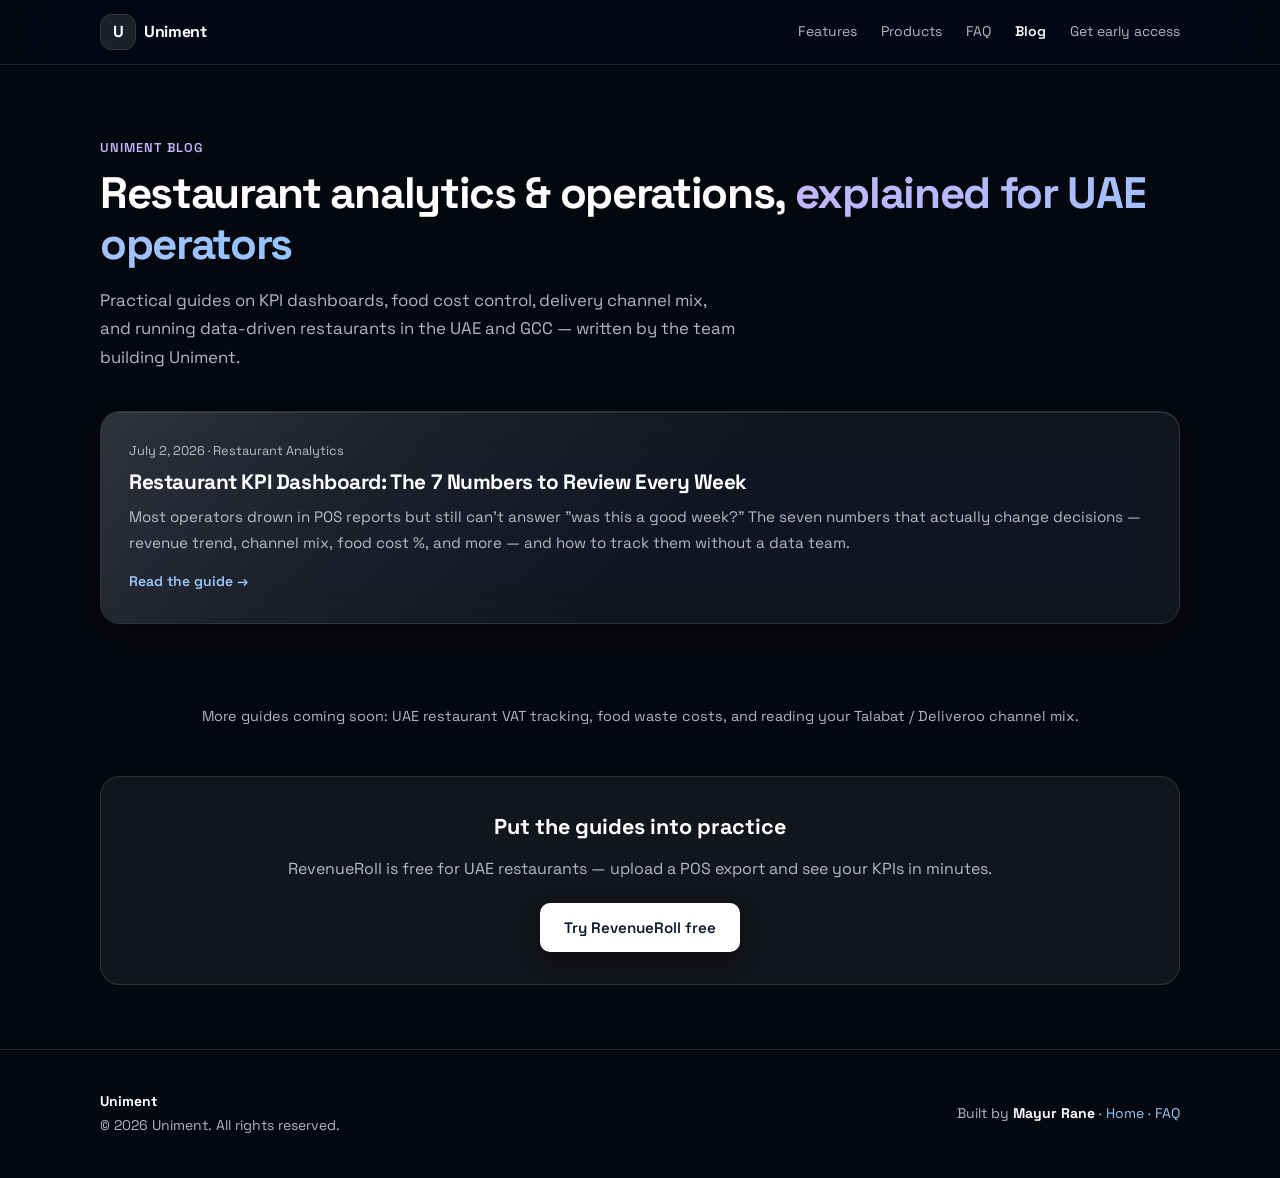
==== blog/index.html @ 5ba6f321 "Add blog section with first post and AEO-optimized structure - Create /blog/ listing page with Blog " ====
<!DOCTYPE html>
<html lang="en">
  <head>
    <meta charset="UTF-8" />
    <meta name="viewport" content="width=device-width, initial-scale=1.0" />
    <meta name="theme-color" content="#06080f" />
    <title>Blog — Restaurant Analytics &amp; Operations Guides for UAE | Uniment</title>
    <meta name="description" content="Practical guides on restaurant analytics, food cost control, KPI dashboards, and delivery channel management for UAE and GCC restaurant operators. By the team building Uniment." />

    <link rel="canonical" href="https://uniment.ae/blog/" />
    <meta name="robots" content="index, follow, max-snippet:-1, max-image-preview:large" />
    <meta name="author" content="Uniment" />

    <!-- Open Graph -->
    <meta property="og:type" content="website" />
    <meta property="og:url" content="https://uniment.ae/blog/" />
    <meta property="og:title" content="Uniment Blog — Restaurant Analytics &amp; Operations Guides for UAE" />
    <meta property="og:description" content="Practical guides on restaurant analytics, food cost control, KPI dashboards, and delivery channel management for UAE and GCC restaurant operators." />
    <meta property="og:image" content="https://uniment.ae/og-image.svg" />
    <meta property="og:site_name" content="Uniment" />
    <meta property="og:locale" content="en_AE" />

    <!-- Twitter Card -->
    <meta name="twitter:card" content="summary_large_image" />
    <meta name="twitter:title" content="Uniment Blog — Restaurant Analytics &amp; Operations Guides for UAE" />
    <meta name="twitter:description" content="Practical guides on restaurant analytics, food cost control, KPI dashboards, and delivery channel management for UAE and GCC restaurant operators." />
    <meta name="twitter:image" content="https://uniment.ae/og-image.svg" />

    <!-- Structured Data: Blog -->
    <script type="application/ld+json">
    {
      "@context": "https://schema.org",
      "@type": "Blog",
      "@id": "https://uniment.ae/blog/",
      "name": "Uniment Blog",
      "description": "Practical guides on restaurant analytics, food cost control, KPI dashboards, and delivery channel management for UAE and GCC restaurant operators.",
      "url": "https://uniment.ae/blog/",
      "inLanguage": "en-AE",
      "publisher": {
        "@type": "Organization",
        "name": "Uniment",
        "url": "https://uniment.ae",
        "logo": { "@type": "ImageObject", "url": "https://uniment.ae/logo.svg" }
      },
      "blogPost": [
        {
          "@type": "BlogPosting",
          "headline": "Restaurant KPI Dashboard: The 7 Numbers to Review Every Week",
          "url": "https://uniment.ae/blog/restaurant-kpi-dashboard-weekly-numbers/",
          "datePublished": "2026-07-02",
          "author": { "@type": "Person", "name": "Mayur Rane" }
        }
      ]
    }
    </script>

    <link rel="preconnect" href="https://fonts.googleapis.com">
    <link rel="preconnect" href="https://fonts.gstatic.com" crossorigin>
    <link href="https://fonts.googleapis.com/css2?family=Space+Grotesk:wght@300;400;500;600;700;800&display=swap" rel="stylesheet">
    <link rel="stylesheet" href="/blog/blog.css" />

    <script defer data-domain="uniment.ae" src="https://plausible.io/js/script.js"></script>
  </head>
  <body>
    <nav class="nav">
      <div class="nav-inner">
        <a href="/" class="nav-brand"><span class="mark">U</span><span>Uniment</span></a>
        <div class="nav-links">
          <a href="/#features" class="hide-mobile">Features</a>
          <a href="/#products" class="hide-mobile">Products</a>
          <a href="/#faq" class="hide-mobile">FAQ</a>
          <a href="/blog/" class="active">Blog</a>
          <a href="/#notify">Get early access</a>
        </div>
      </div>
    </nav>

    <main>
      <div class="container-wide">
        <header class="page-header">
          <p class="eyebrow">Uniment Blog</p>
          <h1>Restaurant analytics &amp; operations, <span class="gradient-text">explained for UAE operators</span></h1>
          <p class="lede">Practical guides on KPI dashboards, food cost control, delivery channel mix, and running data-driven restaurants in the UAE and GCC — written by the team building Uniment.</p>
        </header>

        <div class="post-list">
          <a class="card post-card" href="/blog/restaurant-kpi-dashboard-weekly-numbers/">
            <div class="post-date"><time datetime="2026-07-02">July 2, 2026</time> · Restaurant Analytics</div>
            <h2>Restaurant KPI Dashboard: The 7 Numbers to Review Every Week</h2>
            <p>Most operators drown in POS reports but still can't answer "was this a good week?" The seven numbers that actually change decisions — revenue trend, channel mix, food cost %, and more — and how to track them without a data team.</p>
            <span class="read-more">Read the guide →</span>
          </a>
        </div>

        <p class="coming-soon">More guides coming soon: UAE restaurant VAT tracking, food waste costs, and reading your Talabat / Deliveroo channel mix.</p>

        <div class="cta">
          <h2>Put the guides into practice</h2>
          <p>RevenueRoll is free for UAE restaurants — upload a POS export and see your KPIs in minutes.</p>
          <a class="btn" href="https://paulkpi-frontend-for-frontend.vercel.app/auth/login">Try RevenueRoll free</a>
        </div>
      </div>
    </main>

    <footer>
      <div class="footer-inner">
        <div>
          <div class="brand">Uniment</div>
          <div>© 2026 Uniment. All rights reserved.</div>
        </div>
        <div>Built by <strong>Mayur Rane</strong> · <a href="/">Home</a> · <a href="/#faq">FAQ</a></div>
      </div>
    </footer>
  </body>
</html>
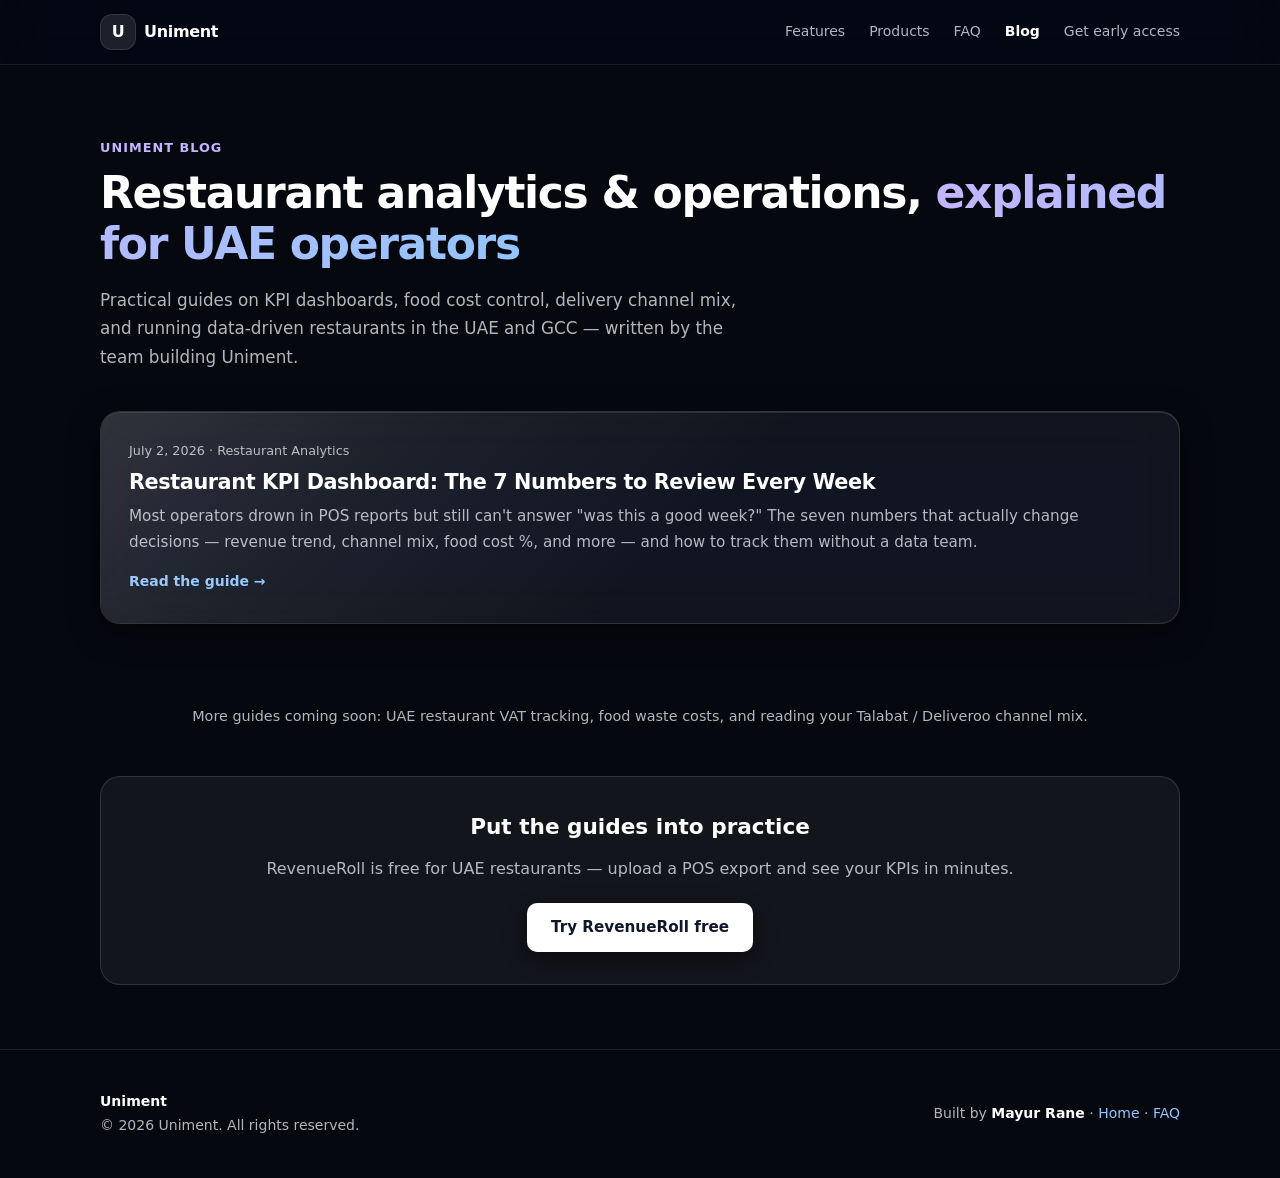
==== commit 4f590199: "perf: switch all pages to self-hosted fonts.css, drop Google Fonts preconnects (D3-D6) Homepage: the" ====
--- a/blog/index.html
+++ b/blog/index.html
@@ -54,9 +54,7 @@
     }
     </script>
 
-    <link rel="preconnect" href="https://fonts.googleapis.com">
-    <link rel="preconnect" href="https://fonts.gstatic.com" crossorigin>
-    <link href="https://fonts.googleapis.com/css2?family=Space+Grotesk:wght@300;400;500;600;700;800&display=swap" rel="stylesheet">
+    <link rel="stylesheet" href="/css/fonts.css">
     <link rel="stylesheet" href="/blog/blog.css" />
 
     <script defer data-domain="uniment.ae" src="https://plausible.io/js/script.js"></script>
--- a/css/fonts.css
+++ b/css/fonts.css
@@ -0,0 +1,81 @@
+/* vietnamese */
+@font-face {
+  font-family: 'Space Grotesk';
+  font-style: normal;
+  font-weight: 400;
+  font-display: swap;
+  src: url(/fonts/space-grotesk-vietnamese.woff2) format('woff2');
+  unicode-range: U+0102-0103, U+0110-0111, U+0128-0129, U+0168-0169, U+01A0-01A1, U+01AF-01B0, U+0300-0301, U+0303-0304, U+0308-0309, U+0323, U+0329, U+1EA0-1EF9, U+20AB;
+}
+/* latin-ext */
+@font-face {
+  font-family: 'Space Grotesk';
+  font-style: normal;
+  font-weight: 400;
+  font-display: swap;
+  src: url(/fonts/space-grotesk-latin-ext.woff2) format('woff2');
+  unicode-range: U+0100-02BA, U+02BD-02C5, U+02C7-02CC, U+02CE-02D7, U+02DD-02FF, U+0304, U+0308, U+0329, U+1D00-1DBF, U+1E00-1E9F, U+1EF2-1EFF, U+2020, U+20A0-20AB, U+20AD-20C0, U+2113, U+2C60-2C7F, U+A720-A7FF;
+}
+/* latin */
+@font-face {
+  font-family: 'Space Grotesk';
+  font-style: normal;
+  font-weight: 400;
+  font-display: swap;
+  src: url(/fonts/space-grotesk-latin.woff2) format('woff2');
+  unicode-range: U+0000-00FF, U+0131, U+0152-0153, U+02BB-02BC, U+02C6, U+02DA, U+02DC, U+0304, U+0308, U+0329, U+2000-206F, U+20AC, U+2122, U+2191, U+2193, U+2212, U+2215, U+FEFF, U+FFFD;
+}
+/* vietnamese */
+@font-face {
+  font-family: 'Space Grotesk';
+  font-style: normal;
+  font-weight: 600;
+  font-display: swap;
+  src: url(/fonts/space-grotesk-vietnamese.woff2) format('woff2');
+  unicode-range: U+0102-0103, U+0110-0111, U+0128-0129, U+0168-0169, U+01A0-01A1, U+01AF-01B0, U+0300-0301, U+0303-0304, U+0308-0309, U+0323, U+0329, U+1EA0-1EF9, U+20AB;
+}
+/* latin-ext */
+@font-face {
+  font-family: 'Space Grotesk';
+  font-style: normal;
+  font-weight: 600;
+  font-display: swap;
+  src: url(/fonts/space-grotesk-latin-ext.woff2) format('woff2');
+  unicode-range: U+0100-02BA, U+02BD-02C5, U+02C7-02CC, U+02CE-02D7, U+02DD-02FF, U+0304, U+0308, U+0329, U+1D00-1DBF, U+1E00-1E9F, U+1EF2-1EFF, U+2020, U+20A0-20AB, U+20AD-20C0, U+2113, U+2C60-2C7F, U+A720-A7FF;
+}
+/* latin */
+@font-face {
+  font-family: 'Space Grotesk';
+  font-style: normal;
+  font-weight: 600;
+  font-display: swap;
+  src: url(/fonts/space-grotesk-latin.woff2) format('woff2');
+  unicode-range: U+0000-00FF, U+0131, U+0152-0153, U+02BB-02BC, U+02C6, U+02DA, U+02DC, U+0304, U+0308, U+0329, U+2000-206F, U+20AC, U+2122, U+2191, U+2193, U+2212, U+2215, U+FEFF, U+FFFD;
+}
+/* vietnamese */
+@font-face {
+  font-family: 'Space Grotesk';
+  font-style: normal;
+  font-weight: 700;
+  font-display: swap;
+  src: url(/fonts/space-grotesk-vietnamese.woff2) format('woff2');
+  unicode-range: U+0102-0103, U+0110-0111, U+0128-0129, U+0168-0169, U+01A0-01A1, U+01AF-01B0, U+0300-0301, U+0303-0304, U+0308-0309, U+0323, U+0329, U+1EA0-1EF9, U+20AB;
+}
+/* latin-ext */
+@font-face {
+  font-family: 'Space Grotesk';
+  font-style: normal;
+  font-weight: 700;
+  font-display: swap;
+  src: url(/fonts/space-grotesk-latin-ext.woff2) format('woff2');
+  unicode-range: U+0100-02BA, U+02BD-02C5, U+02C7-02CC, U+02CE-02D7, U+02DD-02FF, U+0304, U+0308, U+0329, U+1D00-1DBF, U+1E00-1E9F, U+1EF2-1EFF, U+2020, U+20A0-20AB, U+20AD-20C0, U+2113, U+2C60-2C7F, U+A720-A7FF;
+}
+/* latin */
+@font-face {
+  font-family: 'Space Grotesk';
+  font-style: normal;
+  font-weight: 700;
+  font-display: swap;
+  src: url(/fonts/space-grotesk-latin.woff2) format('woff2');
+  unicode-range: U+0000-00FF, U+0131, U+0152-0153, U+02BB-02BC, U+02C6, U+02DA, U+02DC, U+0304, U+0308, U+0329, U+2000-206F, U+20AC, U+2122, U+2191, U+2193, U+2212, U+2215, U+FEFF, U+FFFD;
+}
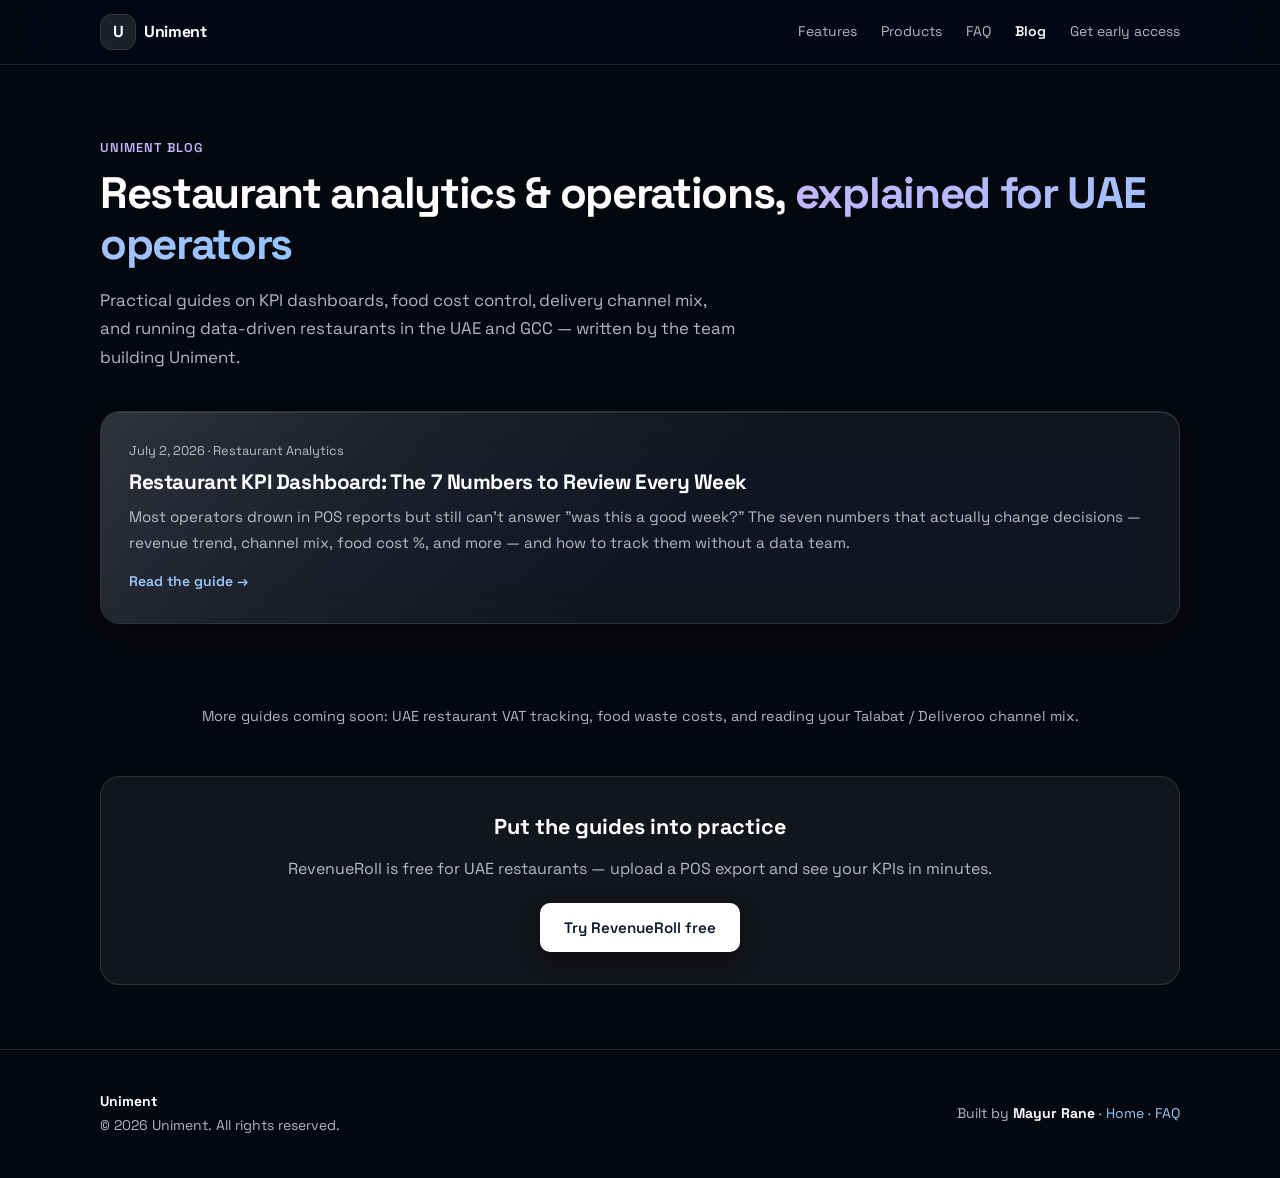
==== commit c9ac6326: "Revert the perf/ux stack — restore pre-deploy site (content of 4e11007) Reverts all 17 commits deplo" ====
--- a/blog/index.html
+++ b/blog/index.html
@@ -54,7 +54,9 @@
     }
     </script>
 
-    <link rel="stylesheet" href="/css/fonts.css">
+    <link rel="preconnect" href="https://fonts.googleapis.com">
+    <link rel="preconnect" href="https://fonts.gstatic.com" crossorigin>
+    <link href="https://fonts.googleapis.com/css2?family=Space+Grotesk:wght@300;400;500;600;700;800&display=swap" rel="stylesheet">
     <link rel="stylesheet" href="/blog/blog.css" />
 
     <script defer data-domain="uniment.ae" src="https://plausible.io/js/script.js"></script>
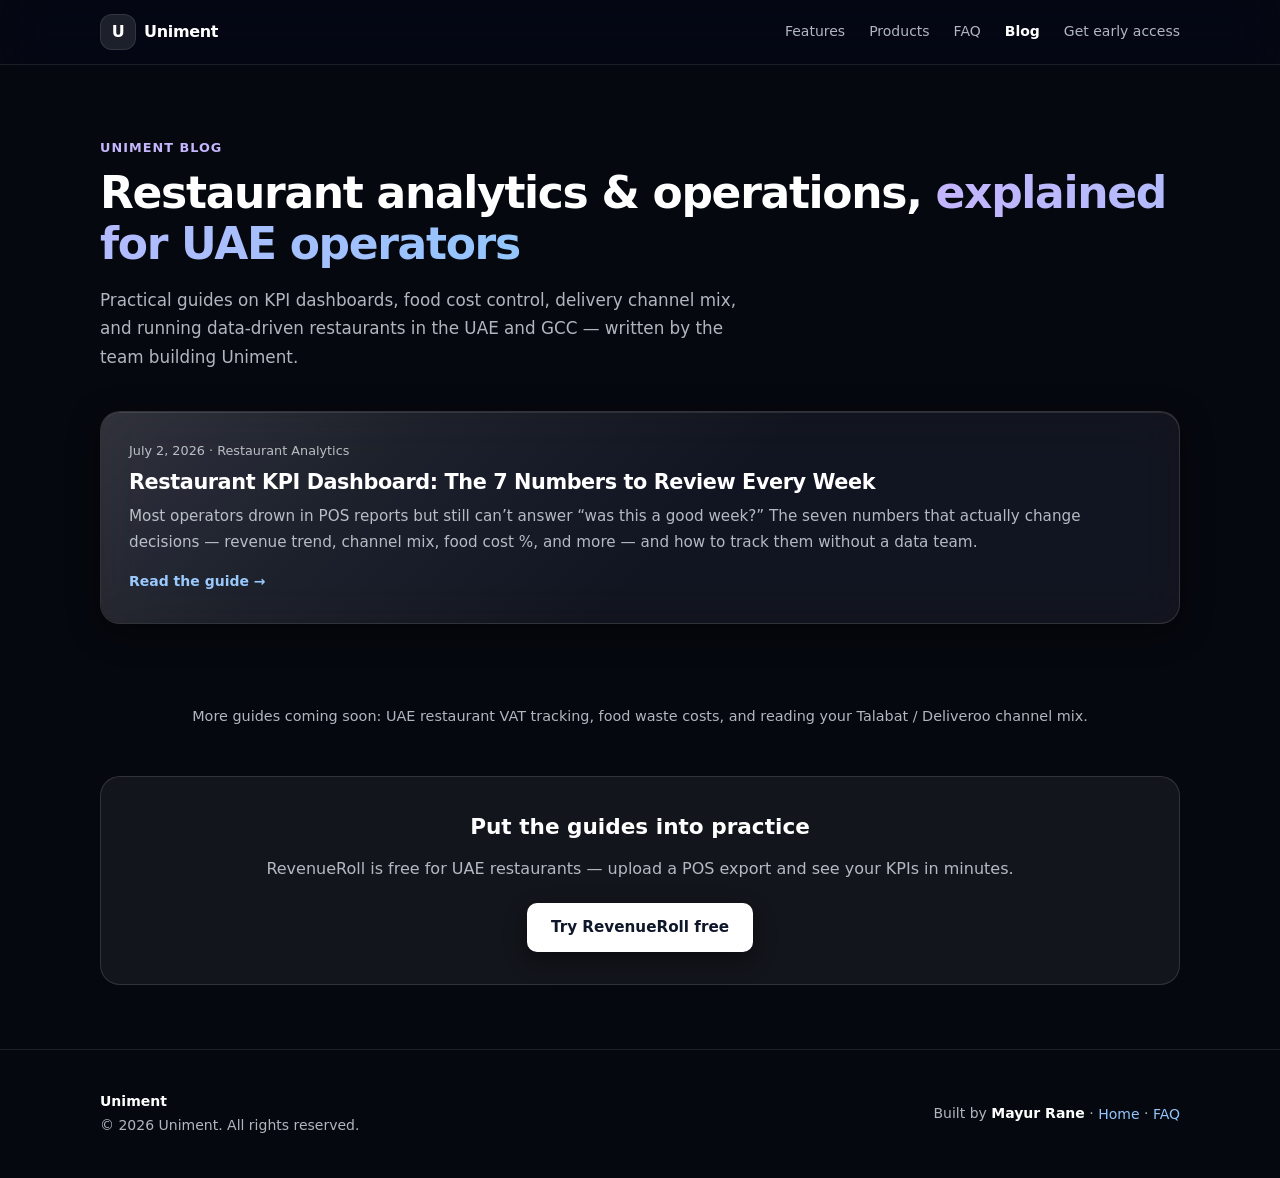
==== commit d74583c7: "feat(seo,a11y): real social image + favicon, branded 404, blog a11y and typography - og:image / twit" ====
--- a/blog/index.html
+++ b/blog/index.html
@@ -4,6 +4,9 @@
     <meta charset="UTF-8" />
     <meta name="viewport" content="width=device-width, initial-scale=1.0" />
     <meta name="theme-color" content="#06080f" />
+    <link rel="icon" href="/favicon.ico" sizes="48x48" />
+    <link rel="icon" href="/logo.svg" type="image/svg+xml" />
+    <link rel="apple-touch-icon" href="/apple-touch-icon.png" />
     <title>Blog — Restaurant Analytics &amp; Operations Guides for UAE | Uniment</title>
     <meta name="description" content="Practical guides on restaurant analytics, food cost control, KPI dashboards, and delivery channel management for UAE and GCC restaurant operators. By the team building Uniment." />
 
@@ -16,7 +19,11 @@
     <meta property="og:url" content="https://uniment.ae/blog/" />
     <meta property="og:title" content="Uniment Blog — Restaurant Analytics &amp; Operations Guides for UAE" />
     <meta property="og:description" content="Practical guides on restaurant analytics, food cost control, KPI dashboards, and delivery channel management for UAE and GCC restaurant operators." />
-    <meta property="og:image" content="https://uniment.ae/og-image.svg" />
+    <meta property="og:image" content="https://uniment.ae/og-image.jpg" />
+    <meta property="og:image:type" content="image/jpeg" />
+    <meta property="og:image:width" content="1200" />
+    <meta property="og:image:height" content="630" />
+    <meta property="og:image:alt" content="Uniment — turn restaurant data into profit" />
     <meta property="og:site_name" content="Uniment" />
     <meta property="og:locale" content="en_AE" />
 
@@ -24,7 +31,8 @@
     <meta name="twitter:card" content="summary_large_image" />
     <meta name="twitter:title" content="Uniment Blog — Restaurant Analytics &amp; Operations Guides for UAE" />
     <meta name="twitter:description" content="Practical guides on restaurant analytics, food cost control, KPI dashboards, and delivery channel management for UAE and GCC restaurant operators." />
-    <meta name="twitter:image" content="https://uniment.ae/og-image.svg" />
+    <meta name="twitter:image" content="https://uniment.ae/og-image.jpg" />
+    <meta name="twitter:image:alt" content="Uniment — turn restaurant data into profit" />
 
     <!-- Structured Data: Blog -->
     <script type="application/ld+json">
@@ -54,14 +62,13 @@
     }
     </script>
 
-    <link rel="preconnect" href="https://fonts.googleapis.com">
-    <link rel="preconnect" href="https://fonts.gstatic.com" crossorigin>
-    <link href="https://fonts.googleapis.com/css2?family=Space+Grotesk:wght@300;400;500;600;700;800&display=swap" rel="stylesheet">
+    <link rel="stylesheet" href="/css/fonts.css">
     <link rel="stylesheet" href="/blog/blog.css" />
 
     <script defer data-domain="uniment.ae" src="https://plausible.io/js/script.js"></script>
   </head>
   <body>
+    <a class="skip-link" href="#main">Skip to content</a>
     <nav class="nav">
       <div class="nav-inner">
         <a href="/" class="nav-brand"><span class="mark">U</span><span>Uniment</span></a>
@@ -75,7 +82,7 @@
       </div>
     </nav>
 
-    <main>
+    <main id="main" tabindex="-1">
       <div class="container-wide">
         <header class="page-header">
           <p class="eyebrow">Uniment Blog</p>
@@ -87,7 +94,7 @@
           <a class="card post-card" href="/blog/restaurant-kpi-dashboard-weekly-numbers/">
             <div class="post-date"><time datetime="2026-07-02">July 2, 2026</time> · Restaurant Analytics</div>
             <h2>Restaurant KPI Dashboard: The 7 Numbers to Review Every Week</h2>
-            <p>Most operators drown in POS reports but still can't answer "was this a good week?" The seven numbers that actually change decisions — revenue trend, channel mix, food cost %, and more — and how to track them without a data team.</p>
+            <p>Most operators drown in POS reports but still can’t answer “was this a good week?” The seven numbers that actually change decisions — revenue trend, channel mix, food cost %, and more — and how to track them without a data team.</p>
             <span class="read-more">Read the guide →</span>
           </a>
         </div>
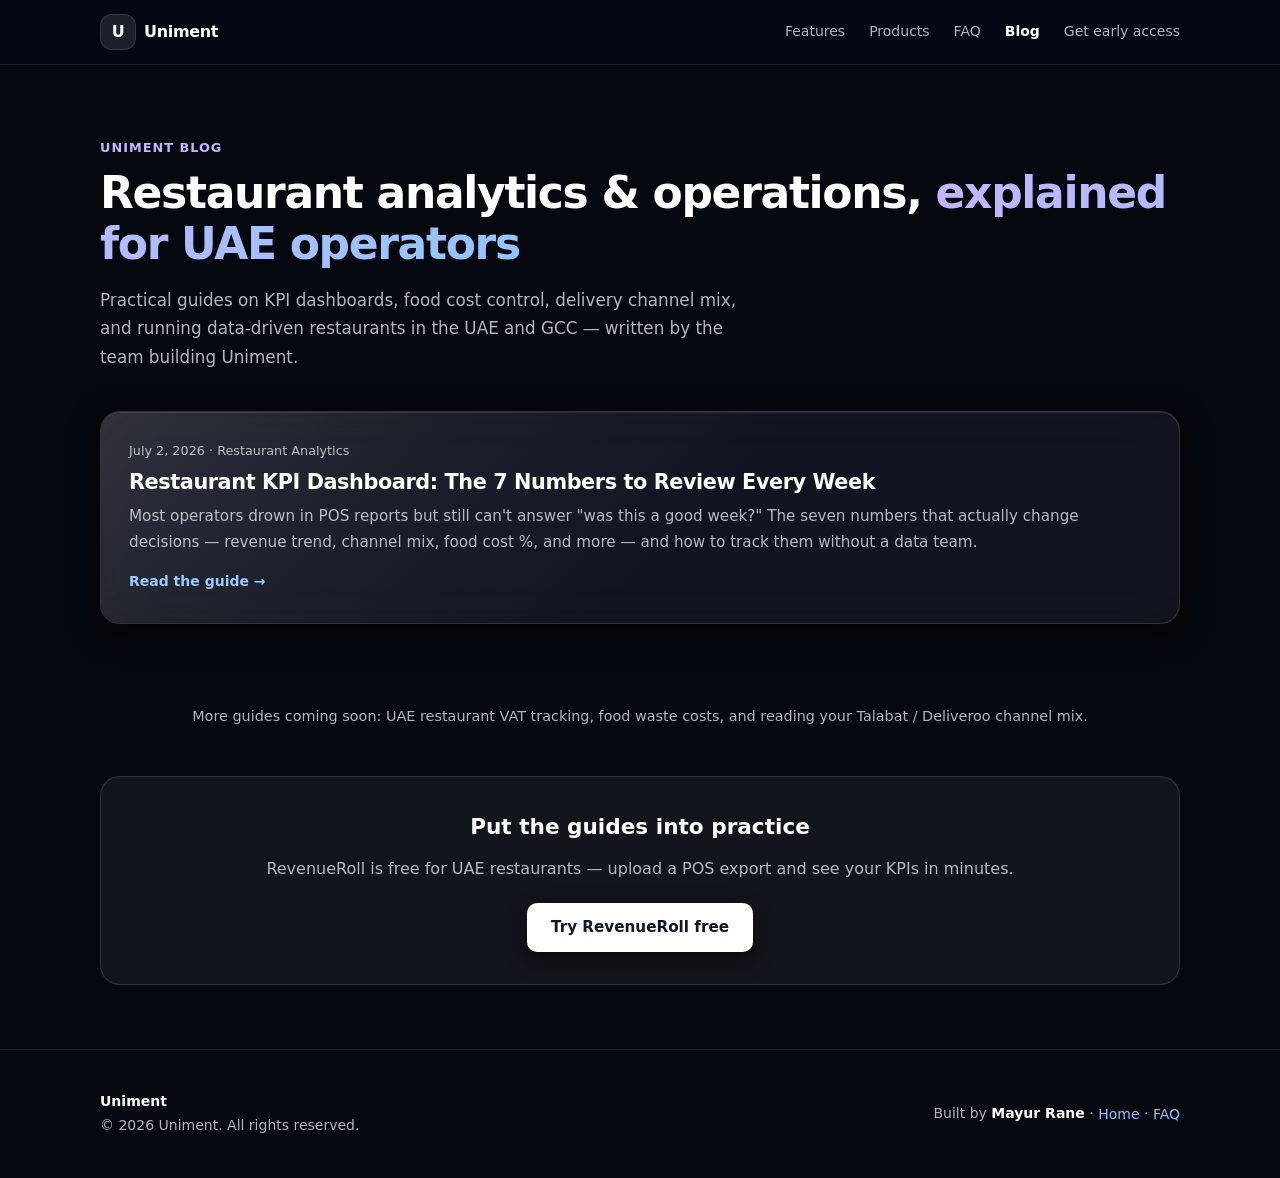
==== commit de07ce41: "Re-land the perf/ux stack (revert c9ac632) Restores the 17 commits reverted in c9ac632 (Pass A arriv" ====
--- a/blog/index.html
+++ b/blog/index.html
@@ -4,9 +4,6 @@
     <meta charset="UTF-8" />
     <meta name="viewport" content="width=device-width, initial-scale=1.0" />
     <meta name="theme-color" content="#06080f" />
-    <link rel="icon" href="/favicon.ico" sizes="48x48" />
-    <link rel="icon" href="/logo.svg" type="image/svg+xml" />
-    <link rel="apple-touch-icon" href="/apple-touch-icon.png" />
     <title>Blog — Restaurant Analytics &amp; Operations Guides for UAE | Uniment</title>
     <meta name="description" content="Practical guides on restaurant analytics, food cost control, KPI dashboards, and delivery channel management for UAE and GCC restaurant operators. By the team building Uniment." />
 
@@ -19,11 +16,7 @@
     <meta property="og:url" content="https://uniment.ae/blog/" />
     <meta property="og:title" content="Uniment Blog — Restaurant Analytics &amp; Operations Guides for UAE" />
     <meta property="og:description" content="Practical guides on restaurant analytics, food cost control, KPI dashboards, and delivery channel management for UAE and GCC restaurant operators." />
-    <meta property="og:image" content="https://uniment.ae/og-image.jpg" />
-    <meta property="og:image:type" content="image/jpeg" />
-    <meta property="og:image:width" content="1200" />
-    <meta property="og:image:height" content="630" />
-    <meta property="og:image:alt" content="Uniment — turn restaurant data into profit" />
+    <meta property="og:image" content="https://uniment.ae/og-image.svg" />
     <meta property="og:site_name" content="Uniment" />
     <meta property="og:locale" content="en_AE" />
 
@@ -31,8 +24,7 @@
     <meta name="twitter:card" content="summary_large_image" />
     <meta name="twitter:title" content="Uniment Blog — Restaurant Analytics &amp; Operations Guides for UAE" />
     <meta name="twitter:description" content="Practical guides on restaurant analytics, food cost control, KPI dashboards, and delivery channel management for UAE and GCC restaurant operators." />
-    <meta name="twitter:image" content="https://uniment.ae/og-image.jpg" />
-    <meta name="twitter:image:alt" content="Uniment — turn restaurant data into profit" />
+    <meta name="twitter:image" content="https://uniment.ae/og-image.svg" />
 
     <!-- Structured Data: Blog -->
     <script type="application/ld+json">
@@ -68,7 +60,6 @@
     <script defer data-domain="uniment.ae" src="https://plausible.io/js/script.js"></script>
   </head>
   <body>
-    <a class="skip-link" href="#main">Skip to content</a>
     <nav class="nav">
       <div class="nav-inner">
         <a href="/" class="nav-brand"><span class="mark">U</span><span>Uniment</span></a>
@@ -82,7 +73,7 @@
       </div>
     </nav>
 
-    <main id="main" tabindex="-1">
+    <main>
       <div class="container-wide">
         <header class="page-header">
           <p class="eyebrow">Uniment Blog</p>
@@ -94,7 +85,7 @@
           <a class="card post-card" href="/blog/restaurant-kpi-dashboard-weekly-numbers/">
             <div class="post-date"><time datetime="2026-07-02">July 2, 2026</time> · Restaurant Analytics</div>
             <h2>Restaurant KPI Dashboard: The 7 Numbers to Review Every Week</h2>
-            <p>Most operators drown in POS reports but still can’t answer “was this a good week?” The seven numbers that actually change decisions — revenue trend, channel mix, food cost %, and more — and how to track them without a data team.</p>
+            <p>Most operators drown in POS reports but still can't answer "was this a good week?" The seven numbers that actually change decisions — revenue trend, channel mix, food cost %, and more — and how to track them without a data team.</p>
             <span class="read-more">Read the guide →</span>
           </a>
         </div>
--- a/css/fonts.css
+++ b/css/fonts.css
@@ -0,0 +1,81 @@
+/* vietnamese */
+@font-face {
+  font-family: 'Space Grotesk';
+  font-style: normal;
+  font-weight: 400;
+  font-display: swap;
+  src: url(/fonts/space-grotesk-vietnamese.woff2) format('woff2');
+  unicode-range: U+0102-0103, U+0110-0111, U+0128-0129, U+0168-0169, U+01A0-01A1, U+01AF-01B0, U+0300-0301, U+0303-0304, U+0308-0309, U+0323, U+0329, U+1EA0-1EF9, U+20AB;
+}
+/* latin-ext */
+@font-face {
+  font-family: 'Space Grotesk';
+  font-style: normal;
+  font-weight: 400;
+  font-display: swap;
+  src: url(/fonts/space-grotesk-latin-ext.woff2) format('woff2');
+  unicode-range: U+0100-02BA, U+02BD-02C5, U+02C7-02CC, U+02CE-02D7, U+02DD-02FF, U+0304, U+0308, U+0329, U+1D00-1DBF, U+1E00-1E9F, U+1EF2-1EFF, U+2020, U+20A0-20AB, U+20AD-20C0, U+2113, U+2C60-2C7F, U+A720-A7FF;
+}
+/* latin */
+@font-face {
+  font-family: 'Space Grotesk';
+  font-style: normal;
+  font-weight: 400;
+  font-display: swap;
+  src: url(/fonts/space-grotesk-latin.woff2) format('woff2');
+  unicode-range: U+0000-00FF, U+0131, U+0152-0153, U+02BB-02BC, U+02C6, U+02DA, U+02DC, U+0304, U+0308, U+0329, U+2000-206F, U+20AC, U+2122, U+2191, U+2193, U+2212, U+2215, U+FEFF, U+FFFD;
+}
+/* vietnamese */
+@font-face {
+  font-family: 'Space Grotesk';
+  font-style: normal;
+  font-weight: 600;
+  font-display: swap;
+  src: url(/fonts/space-grotesk-vietnamese.woff2) format('woff2');
+  unicode-range: U+0102-0103, U+0110-0111, U+0128-0129, U+0168-0169, U+01A0-01A1, U+01AF-01B0, U+0300-0301, U+0303-0304, U+0308-0309, U+0323, U+0329, U+1EA0-1EF9, U+20AB;
+}
+/* latin-ext */
+@font-face {
+  font-family: 'Space Grotesk';
+  font-style: normal;
+  font-weight: 600;
+  font-display: swap;
+  src: url(/fonts/space-grotesk-latin-ext.woff2) format('woff2');
+  unicode-range: U+0100-02BA, U+02BD-02C5, U+02C7-02CC, U+02CE-02D7, U+02DD-02FF, U+0304, U+0308, U+0329, U+1D00-1DBF, U+1E00-1E9F, U+1EF2-1EFF, U+2020, U+20A0-20AB, U+20AD-20C0, U+2113, U+2C60-2C7F, U+A720-A7FF;
+}
+/* latin */
+@font-face {
+  font-family: 'Space Grotesk';
+  font-style: normal;
+  font-weight: 600;
+  font-display: swap;
+  src: url(/fonts/space-grotesk-latin.woff2) format('woff2');
+  unicode-range: U+0000-00FF, U+0131, U+0152-0153, U+02BB-02BC, U+02C6, U+02DA, U+02DC, U+0304, U+0308, U+0329, U+2000-206F, U+20AC, U+2122, U+2191, U+2193, U+2212, U+2215, U+FEFF, U+FFFD;
+}
+/* vietnamese */
+@font-face {
+  font-family: 'Space Grotesk';
+  font-style: normal;
+  font-weight: 700;
+  font-display: swap;
+  src: url(/fonts/space-grotesk-vietnamese.woff2) format('woff2');
+  unicode-range: U+0102-0103, U+0110-0111, U+0128-0129, U+0168-0169, U+01A0-01A1, U+01AF-01B0, U+0300-0301, U+0303-0304, U+0308-0309, U+0323, U+0329, U+1EA0-1EF9, U+20AB;
+}
+/* latin-ext */
+@font-face {
+  font-family: 'Space Grotesk';
+  font-style: normal;
+  font-weight: 700;
+  font-display: swap;
+  src: url(/fonts/space-grotesk-latin-ext.woff2) format('woff2');
+  unicode-range: U+0100-02BA, U+02BD-02C5, U+02C7-02CC, U+02CE-02D7, U+02DD-02FF, U+0304, U+0308, U+0329, U+1D00-1DBF, U+1E00-1E9F, U+1EF2-1EFF, U+2020, U+20A0-20AB, U+20AD-20C0, U+2113, U+2C60-2C7F, U+A720-A7FF;
+}
+/* latin */
+@font-face {
+  font-family: 'Space Grotesk';
+  font-style: normal;
+  font-weight: 700;
+  font-display: swap;
+  src: url(/fonts/space-grotesk-latin.woff2) format('woff2');
+  unicode-range: U+0000-00FF, U+0131, U+0152-0153, U+02BB-02BC, U+02C6, U+02DA, U+02DC, U+0304, U+0308, U+0329, U+2000-206F, U+20AC, U+2122, U+2191, U+2193, U+2212, U+2215, U+FEFF, U+FFFD;
+}
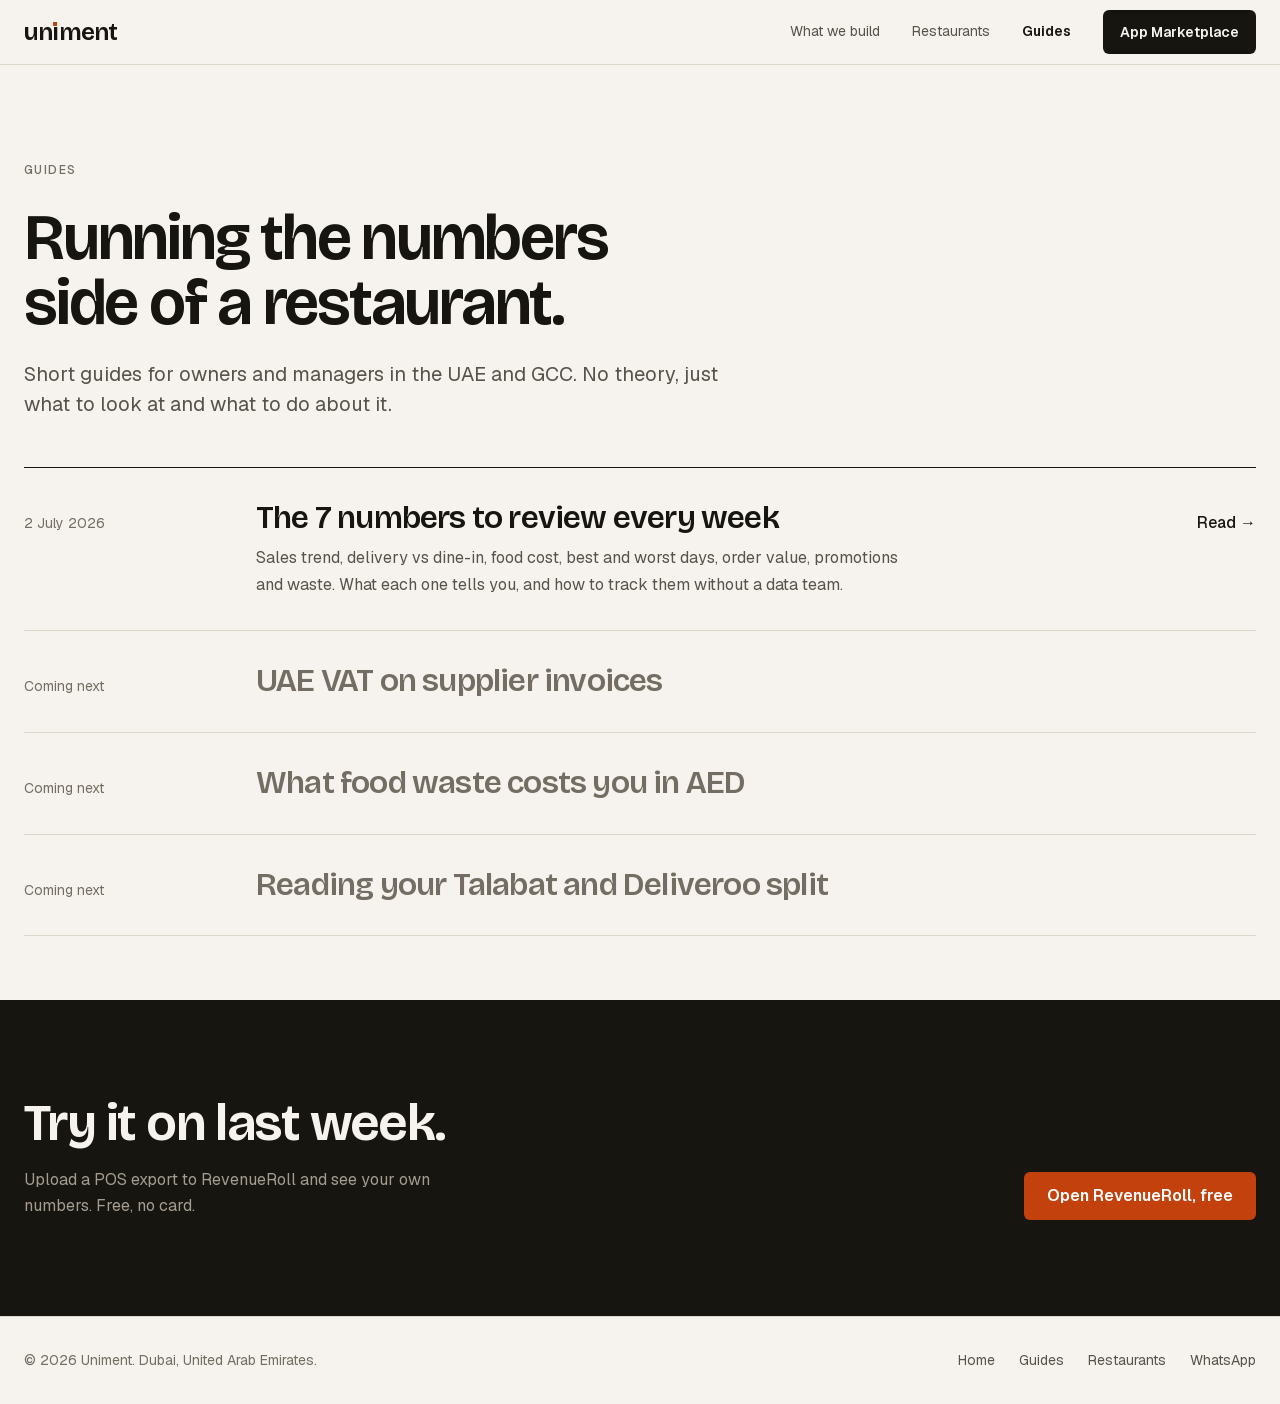
==== commit 556a6553: "Redesign: custom software home, /restaurants, App Marketplace, new brand - New home page for custom " ====
--- a/blog/index.html
+++ b/blog/index.html
@@ -3,9 +3,12 @@
   <head>
     <meta charset="UTF-8" />
     <meta name="viewport" content="width=device-width, initial-scale=1.0" />
-    <meta name="theme-color" content="#06080f" />
-    <title>Blog — Restaurant Analytics &amp; Operations Guides for UAE | Uniment</title>
-    <meta name="description" content="Practical guides on restaurant analytics, food cost control, KPI dashboards, and delivery channel management for UAE and GCC restaurant operators. By the team building Uniment." />
+    <meta name="theme-color" content="#F6F3EE" />
+    <link rel="icon" href="../favicon.ico" sizes="48x48" />
+    <link rel="icon" href="../logo.svg" type="image/svg+xml" />
+    <link rel="apple-touch-icon" href="../apple-touch-icon.png" />
+    <title>Guides for UAE Restaurant Owners | Uniment</title>
+    <meta name="description" content="Short, practical guides for restaurant owners in the UAE and GCC: weekly numbers, food cost, waste and delivery app sales. Written by the team building Uniment." />
 
     <link rel="canonical" href="https://uniment.ae/blog/" />
     <meta name="robots" content="index, follow, max-snippet:-1, max-image-preview:large" />
@@ -14,17 +17,22 @@
     <!-- Open Graph -->
     <meta property="og:type" content="website" />
     <meta property="og:url" content="https://uniment.ae/blog/" />
-    <meta property="og:title" content="Uniment Blog — Restaurant Analytics &amp; Operations Guides for UAE" />
-    <meta property="og:description" content="Practical guides on restaurant analytics, food cost control, KPI dashboards, and delivery channel management for UAE and GCC restaurant operators." />
-    <meta property="og:image" content="https://uniment.ae/og-image.svg" />
+    <meta property="og:title" content="Guides for UAE Restaurant Owners | Uniment" />
+    <meta property="og:description" content="Short, practical guides for restaurant owners in the UAE and GCC: weekly numbers, food cost, waste and delivery app sales. Written by the team building Uniment." />
+    <meta property="og:image" content="https://uniment.ae/og-image.jpg" />
+    <meta property="og:image:type" content="image/jpeg" />
+    <meta property="og:image:width" content="1200" />
+    <meta property="og:image:height" content="630" />
+    <meta property="og:image:alt" content="Uniment restaurant dashboard" />
     <meta property="og:site_name" content="Uniment" />
     <meta property="og:locale" content="en_AE" />
 
     <!-- Twitter Card -->
     <meta name="twitter:card" content="summary_large_image" />
-    <meta name="twitter:title" content="Uniment Blog — Restaurant Analytics &amp; Operations Guides for UAE" />
-    <meta name="twitter:description" content="Practical guides on restaurant analytics, food cost control, KPI dashboards, and delivery channel management for UAE and GCC restaurant operators." />
-    <meta name="twitter:image" content="https://uniment.ae/og-image.svg" />
+    <meta name="twitter:title" content="Guides for UAE Restaurant Owners | Uniment" />
+    <meta name="twitter:description" content="Short, practical guides for restaurant owners in the UAE and GCC: weekly numbers, food cost, waste and delivery app sales. Written by the team building Uniment." />
+    <meta name="twitter:image" content="https://uniment.ae/og-image.jpg" />
+    <meta name="twitter:image:alt" content="Uniment restaurant dashboard" />
 
     <!-- Structured Data: Blog -->
     <script type="application/ld+json">
@@ -33,7 +41,7 @@
       "@type": "Blog",
       "@id": "https://uniment.ae/blog/",
       "name": "Uniment Blog",
-      "description": "Practical guides on restaurant analytics, food cost control, KPI dashboards, and delivery channel management for UAE and GCC restaurant operators.",
+      "description": "Short, practical guides for restaurant owners in the UAE and GCC: weekly numbers, food cost, waste and delivery app sales. Written by the team building Uniment.",
       "url": "https://uniment.ae/blog/",
       "inLanguage": "en-AE",
       "publisher": {
@@ -54,59 +62,83 @@
     }
     </script>
 
-    <link rel="stylesheet" href="/css/fonts.css">
-    <link rel="stylesheet" href="/blog/blog.css" />
+    <link rel="preload" href="../fonts/bricolage-grotesque-latin.woff2" as="font" type="font/woff2" crossorigin>
+    <link rel="preload" href="../fonts/geist-latin.woff2" as="font" type="font/woff2" crossorigin>
+    <link rel="stylesheet" href="../css/fonts.css">
+    <link rel="stylesheet" href="../blog/blog.css" />
 
     <script defer data-domain="uniment.ae" src="https://plausible.io/js/script.js"></script>
   </head>
   <body>
-    <nav class="nav">
-      <div class="nav-inner">
-        <a href="/" class="nav-brand"><span class="mark">U</span><span>Uniment</span></a>
-        <div class="nav-links">
-          <a href="/#features" class="hide-mobile">Features</a>
-          <a href="/#products" class="hide-mobile">Products</a>
-          <a href="/#faq" class="hide-mobile">FAQ</a>
-          <a href="/blog/" class="active">Blog</a>
-          <a href="/#notify">Get early access</a>
-        </div>
+    <a class="skip-link" href="#main">Skip to content</a>
+    <header class="nav">
+      <div class="wrap nav-in">
+        <a href="../" class="brand" aria-label="Uniment home">
+          <span class="brand-word">un<span class="i">&#305;</span>ment</span>
+        </a>
+        <nav class="nav-links" aria-label="Main">
+          <a href="../#build" class="hide-mobile">What we build</a>
+          <a href="../restaurants/" class="hide-mobile">Restaurants</a>
+          <a href="../blog/" aria-current="page">Guides</a>
+          <a class="btn btn-ink btn-sm" href="../marketplace/">App Marketplace</a>
+        </nav>
       </div>
-    </nav>
+    </header>
 
-    <main>
-      <div class="container-wide">
+    <main id="main" tabindex="-1">
+      <div class="wrap">
         <header class="page-header">
-          <p class="eyebrow">Uniment Blog</p>
-          <h1>Restaurant analytics &amp; operations, <span class="gradient-text">explained for UAE operators</span></h1>
-          <p class="lede">Practical guides on KPI dashboards, food cost control, delivery channel mix, and running data-driven restaurants in the UAE and GCC — written by the team building Uniment.</p>
+          <p class="eyebrow">Guides</p>
+          <h1>Running the numbers side of a restaurant.</h1>
+          <p class="lede">Short guides for owners and managers in the UAE and GCC. No theory, just what to look at and what to do about it.</p>
         </header>
 
         <div class="post-list">
-          <a class="card post-card" href="/blog/restaurant-kpi-dashboard-weekly-numbers/">
-            <div class="post-date"><time datetime="2026-07-02">July 2, 2026</time> · Restaurant Analytics</div>
-            <h2>Restaurant KPI Dashboard: The 7 Numbers to Review Every Week</h2>
-            <p>Most operators drown in POS reports but still can't answer "was this a good week?" The seven numbers that actually change decisions — revenue trend, channel mix, food cost %, and more — and how to track them without a data team.</p>
-            <span class="read-more">Read the guide →</span>
+          <a class="post-row" href="../blog/restaurant-kpi-dashboard-weekly-numbers/">
+            <span class="post-date"><time datetime="2026-07-02">2 July 2026</time></span>
+            <div>
+              <h2>The 7 numbers to review every week</h2>
+              <p>Sales trend, delivery vs dine-in, food cost, best and worst days, order value, promotions and waste. What each one tells you, and how to track them without a data team.</p>
+            </div>
+            <span class="read-more" aria-hidden="true">Read &rarr;</span>
           </a>
-        </div>
-
-        <p class="coming-soon">More guides coming soon: UAE restaurant VAT tracking, food waste costs, and reading your Talabat / Deliveroo channel mix.</p>
-
-        <div class="cta">
-          <h2>Put the guides into practice</h2>
-          <p>RevenueRoll is free for UAE restaurants — upload a POS export and see your KPIs in minutes.</p>
-          <a class="btn" href="https://paulkpi-frontend-for-frontend.vercel.app/auth/login">Try RevenueRoll free</a>
+          <div class="post-row soon">
+            <span class="post-date">Coming next</span>
+            <div><h2>UAE VAT on supplier invoices</h2></div>
+            <span></span>
+          </div>
+          <div class="post-row soon">
+            <span class="post-date">Coming next</span>
+            <div><h2>What food waste costs you in AED</h2></div>
+            <span></span>
+          </div>
+          <div class="post-row soon">
+            <span class="post-date">Coming next</span>
+            <div><h2>Reading your Talabat and Deliveroo split</h2></div>
+            <span></span>
+          </div>
         </div>
       </div>
+      <section class="cta">
+        <div class="wrap cta-in">
+          <div>
+            <h2>Try it on last week.</h2>
+            <p>Upload a POS export to RevenueRoll and see your own numbers. Free, no card.</p>
+          </div>
+          <a class="btn" href="https://paulkpi-frontend-for-frontend.vercel.app/auth/login">Open RevenueRoll, free</a>
+        </div>
+      </section>
     </main>
 
-    <footer>
-      <div class="footer-inner">
-        <div>
-          <div class="brand">Uniment</div>
-          <div>© 2026 Uniment. All rights reserved.</div>
-        </div>
-        <div>Built by <strong>Mayur Rane</strong> · <a href="/">Home</a> · <a href="/#faq">FAQ</a></div>
+    <footer class="foot">
+      <div class="wrap foot-in">
+        <span>&copy; 2026 Uniment. Dubai, United Arab Emirates.</span>
+        <nav aria-label="Footer">
+          <a href="../">Home</a>
+          <a href="../blog/">Guides</a>
+          <a href="../restaurants/">Restaurants</a>
+          <a href="https://wa.me/971502413077" target="_blank" rel="noopener">WhatsApp</a>
+        </nav>
       </div>
     </footer>
   </body>
--- a/css/fonts.css
+++ b/css/fonts.css
@@ -1,81 +1,40 @@
-/* vietnamese */
-@font-face {
-  font-family: 'Space Grotesk';
-  font-style: normal;
-  font-weight: 400;
-  font-display: swap;
-  src: url(/fonts/space-grotesk-vietnamese.woff2) format('woff2');
-  unicode-range: U+0102-0103, U+0110-0111, U+0128-0129, U+0168-0169, U+01A0-01A1, U+01AF-01B0, U+0300-0301, U+0303-0304, U+0308-0309, U+0323, U+0329, U+1EA0-1EF9, U+20AB;
-}
+/* Site type: Bricolage Grotesque (headings) + Geist (text).
+   Variable fonts, self-hosted mirrors of Google Fonts (OFL). See README "Fonts". */
 /* latin-ext */
 @font-face {
-  font-family: 'Space Grotesk';
+  font-family: 'Bricolage Grotesque';
   font-style: normal;
-  font-weight: 400;
+  font-weight: 500 700;
+  font-stretch: 100%;
   font-display: swap;
-  src: url(/fonts/space-grotesk-latin-ext.woff2) format('woff2');
+  src: url(../fonts/bricolage-grotesque-latin-ext.woff2) format('woff2');
   unicode-range: U+0100-02BA, U+02BD-02C5, U+02C7-02CC, U+02CE-02D7, U+02DD-02FF, U+0304, U+0308, U+0329, U+1D00-1DBF, U+1E00-1E9F, U+1EF2-1EFF, U+2020, U+20A0-20AB, U+20AD-20C0, U+2113, U+2C60-2C7F, U+A720-A7FF;
 }
 /* latin */
 @font-face {
-  font-family: 'Space Grotesk';
+  font-family: 'Bricolage Grotesque';
   font-style: normal;
-  font-weight: 400;
+  font-weight: 500 700;
+  font-stretch: 100%;
   font-display: swap;
-  src: url(/fonts/space-grotesk-latin.woff2) format('woff2');
+  src: url(../fonts/bricolage-grotesque-latin.woff2) format('woff2');
   unicode-range: U+0000-00FF, U+0131, U+0152-0153, U+02BB-02BC, U+02C6, U+02DA, U+02DC, U+0304, U+0308, U+0329, U+2000-206F, U+20AC, U+2122, U+2191, U+2193, U+2212, U+2215, U+FEFF, U+FFFD;
-}
-/* vietnamese */
-@font-face {
-  font-family: 'Space Grotesk';
-  font-style: normal;
-  font-weight: 600;
-  font-display: swap;
-  src: url(/fonts/space-grotesk-vietnamese.woff2) format('woff2');
-  unicode-range: U+0102-0103, U+0110-0111, U+0128-0129, U+0168-0169, U+01A0-01A1, U+01AF-01B0, U+0300-0301, U+0303-0304, U+0308-0309, U+0323, U+0329, U+1EA0-1EF9, U+20AB;
 }
 /* latin-ext */
 @font-face {
-  font-family: 'Space Grotesk';
+  font-family: 'Geist';
   font-style: normal;
-  font-weight: 600;
+  font-weight: 400 600;
   font-display: swap;
-  src: url(/fonts/space-grotesk-latin-ext.woff2) format('woff2');
+  src: url(../fonts/geist-latin-ext.woff2) format('woff2');
   unicode-range: U+0100-02BA, U+02BD-02C5, U+02C7-02CC, U+02CE-02D7, U+02DD-02FF, U+0304, U+0308, U+0329, U+1D00-1DBF, U+1E00-1E9F, U+1EF2-1EFF, U+2020, U+20A0-20AB, U+20AD-20C0, U+2113, U+2C60-2C7F, U+A720-A7FF;
 }
 /* latin */
 @font-face {
-  font-family: 'Space Grotesk';
+  font-family: 'Geist';
   font-style: normal;
-  font-weight: 600;
+  font-weight: 400 600;
   font-display: swap;
-  src: url(/fonts/space-grotesk-latin.woff2) format('woff2');
+  src: url(../fonts/geist-latin.woff2) format('woff2');
   unicode-range: U+0000-00FF, U+0131, U+0152-0153, U+02BB-02BC, U+02C6, U+02DA, U+02DC, U+0304, U+0308, U+0329, U+2000-206F, U+20AC, U+2122, U+2191, U+2193, U+2212, U+2215, U+FEFF, U+FFFD;
 }
-/* vietnamese */
-@font-face {
-  font-family: 'Space Grotesk';
-  font-style: normal;
-  font-weight: 700;
-  font-display: swap;
-  src: url(/fonts/space-grotesk-vietnamese.woff2) format('woff2');
-  unicode-range: U+0102-0103, U+0110-0111, U+0128-0129, U+0168-0169, U+01A0-01A1, U+01AF-01B0, U+0300-0301, U+0303-0304, U+0308-0309, U+0323, U+0329, U+1EA0-1EF9, U+20AB;
-}
-/* latin-ext */
-@font-face {
-  font-family: 'Space Grotesk';
-  font-style: normal;
-  font-weight: 700;
-  font-display: swap;
-  src: url(/fonts/space-grotesk-latin-ext.woff2) format('woff2');
-  unicode-range: U+0100-02BA, U+02BD-02C5, U+02C7-02CC, U+02CE-02D7, U+02DD-02FF, U+0304, U+0308, U+0329, U+1D00-1DBF, U+1E00-1E9F, U+1EF2-1EFF, U+2020, U+20A0-20AB, U+20AD-20C0, U+2113, U+2C60-2C7F, U+A720-A7FF;
-}
-/* latin */
-@font-face {
-  font-family: 'Space Grotesk';
-  font-style: normal;
-  font-weight: 700;
-  font-display: swap;
-  src: url(/fonts/space-grotesk-latin.woff2) format('woff2');
-  unicode-range: U+0000-00FF, U+0131, U+0152-0153, U+02BB-02BC, U+02C6, U+02DA, U+02DC, U+0304, U+0308, U+0329, U+2000-206F, U+20AC, U+2122, U+2191, U+2193, U+2212, U+2215, U+FEFF, U+FFFD;
-}
--- a/blog/blog.css
+++ b/blog/blog.css
@@ -0,0 +1,200 @@
+/* Uniment blog + 404: shared styles.
+   Same design system as the homepage (see README "Homepage design system"). */
+:root{
+  --paper:   #F6F3EE;
+  --paper-2: #EDE8E0;
+  --card:    #FFFDF9;
+  --ink:     #17150F;
+  --ink-2:   #58534A;
+  --ink-3:   #736D63;
+  --line:    #DBD5CA;
+  --accent:  #C2410C;
+  --accent-press: #A3360A;
+
+  --f-display: 'Bricolage Grotesque', 'Helvetica Neue', Arial, sans-serif;
+  --f-text:    'Geist', 'Helvetica Neue', Arial, sans-serif;
+
+  --s-1: 8px; --s-2: 16px; --s-3: 24px; --s-4: 32px; --s-5: 48px; --s-6: 64px; --s-7: 96px;
+  --max: 1280px;
+  --side: 24px;
+  --radius: 6px;
+  --ease: cubic-bezier(.2,.7,.2,1);
+  --fast: 180ms;
+}
+@media (max-width: 640px){ :root{ --side: 20px; } }
+
+*,*::before,*::after{ box-sizing: border-box; }
+html{ -webkit-text-size-adjust: 100%; }
+@media (prefers-reduced-motion: no-preference){ html{ scroll-behavior: smooth; } }
+body{
+  margin: 0;
+  background: var(--paper);
+  color: var(--ink);
+  font: 400 1rem/1.65 var(--f-text);
+  -webkit-font-smoothing: antialiased;
+}
+h1,h2,h3,p,ul,ol,figure{ margin: 0; }
+a{ color: inherit; }
+.num{ font-variant-numeric: tabular-nums; }
+
+:focus-visible{ outline: 2px solid var(--accent); outline-offset: 3px; border-radius: 2px; }
+main:focus{ outline: none; }
+.skip-link{
+  position: fixed; left: 16px; top: -64px; z-index: 100;
+  padding: 12px 16px; border-radius: var(--radius);
+  background: var(--ink); color: var(--paper); font-weight: 600; text-decoration: none;
+}
+.skip-link:focus{ top: 16px; }
+
+.wrap{ width: 100%; max-width: calc(var(--max) + var(--side) * 2); margin: 0 auto; padding: 0 var(--side); }
+.container{ max-width: calc(720px + var(--side) * 2); margin: 0 auto; padding: 0 var(--side); }
+
+/* ---------- Nav ---------- */
+.nav{
+  position: sticky; top: 0; z-index: 50;
+  background: var(--paper);
+  border-bottom: 1px solid var(--line);
+}
+.nav-in{ display: flex; align-items: center; justify-content: space-between; gap: var(--s-2); height: 64px; }
+.brand{ display: inline-flex; align-items: center; gap: 10px; text-decoration: none; }
+.brand-word{ font: 650 1.5rem/1 var(--f-display); letter-spacing: -.035em; color: var(--ink); }
+/* Wordmark: dotless i with an orange square dot */
+.brand-word .i{ position: relative; display: inline-block; line-height: 1; }
+.brand-word .i::before{ content: ""; position: absolute; left: 50%; top: .07em; width: .16em; height: .16em; background: var(--accent); transform: translateX(-50%); }
+.nav-links{ display: flex; align-items: center; gap: var(--s-4); font-size: .875rem; }
+.nav-links a{ text-decoration: none; color: var(--ink-2); display: inline-flex; align-items: center; min-height: 44px; transition: color var(--fast) var(--ease); }
+.nav-links a:hover, .nav-links a[aria-current]{ color: var(--ink); }
+.nav-links a.btn, .nav-links a.btn:hover{ color: var(--paper); }
+.nav-links a[aria-current]{ font-weight: 600; }
+@media (max-width: 760px){
+  .nav-links{ gap: var(--s-2); }
+  .nav-links .hide-mobile{ display: none; }
+}
+
+/* ---------- Buttons and links ---------- */
+.btn{
+  display: inline-flex; align-items: center; justify-content: center; gap: 10px;
+  height: 48px; padding: 0 22px; border-radius: var(--radius);
+  font: 600 1rem/1 var(--f-text); text-decoration: none; white-space: nowrap;
+  border: 1px solid transparent;
+  background: var(--accent); color: #fff;
+  transition: background-color var(--fast) var(--ease), color var(--fast) var(--ease);
+}
+.btn:hover{ background: var(--accent-press); }
+.btn-sm{ height: 40px; padding: 0 16px; font-size: .875rem; }
+.btn-ink{ background: var(--ink); color: var(--paper); }
+.btn-ink:hover{ background: #000; }
+.btn-ghost{ background: transparent; color: var(--ink); border-color: var(--ink); }
+.btn-ghost:hover{ background: var(--ink); color: var(--paper); }
+.actions{ display: flex; flex-wrap: wrap; gap: var(--s-2); margin: var(--s-4) 0 var(--s-7); }
+
+/* ---------- Page header ---------- */
+.eyebrow{
+  font-size: .75rem; font-weight: 500; letter-spacing: .12em; text-transform: uppercase;
+  color: var(--ink-3);
+}
+.page-header{ padding: var(--s-7) 0 var(--s-5); }
+.page-header h1{
+  margin-top: var(--s-3);
+  font: 650 clamp(2.25rem, 1.4rem + 3.6vw, 4rem)/1.02 var(--f-display);
+  letter-spacing: -.035em;
+  text-wrap: balance;
+}
+.page-header h1 em{ font-style: normal; color: var(--accent); }
+.page-header .lede{
+  margin-top: var(--s-3);
+  font-size: 1.25rem; line-height: 1.5; color: var(--ink-2);
+  max-width: 36em; text-wrap: pretty;
+}
+.wrap .page-header h1{ max-width: 16ch; }
+
+/* ---------- Byline ---------- */
+.byline{
+  display: flex; flex-wrap: wrap; align-items: center; gap: 8px 12px;
+  margin-top: var(--s-4); padding-top: var(--s-3); border-top: 1px solid var(--line);
+  font-size: .875rem; color: var(--ink-3);
+}
+.byline .avatar{
+  display: inline-grid; place-items: center; width: 36px; height: 36px; border-radius: var(--radius);
+  background: var(--ink); color: var(--paper); font: 650 .8rem/1 var(--f-display);
+}
+.byline strong{ color: var(--ink); font-weight: 600; }
+
+/* ---------- Article ---------- */
+article{ padding-bottom: var(--s-5); font-size: 1.0625rem; }
+article h2{
+  margin: var(--s-6) 0 var(--s-2);
+  font: 600 clamp(1.5rem, 1.2rem + 1vw, 2rem)/1.15 var(--f-display);
+  letter-spacing: -.025em;
+  text-wrap: balance;
+}
+article h3{
+  margin: var(--s-5) 0 var(--s-1);
+  font: 600 1.25rem/1.3 var(--f-display); letter-spacing: -.01em;
+  display: flex; gap: 12px; align-items: baseline;
+}
+article h3 .n{ font: 500 .875rem/1 var(--f-text); color: var(--ink-3); font-variant-numeric: tabular-nums; }
+article p{ margin: 0 0 var(--s-2); color: var(--ink-2); max-width: 66ch; }
+article p strong{ color: var(--ink); }
+article a{ color: var(--ink); text-decoration: underline; text-decoration-color: var(--accent); text-underline-offset: 3px; text-decoration-thickness: 1px; }
+article a:hover{ color: var(--accent); }
+
+.answer-box{
+  margin: 0 0 var(--s-3);
+  padding: var(--s-2) 0 var(--s-2) var(--s-3);
+  border-left: 2px solid var(--accent);
+}
+.answer-box p{ margin: 0; color: var(--ink); font-size: 1.125rem; line-height: 1.55; }
+
+.example{
+  margin: 0 0 var(--s-3);
+  padding: var(--s-2) var(--s-3);
+  background: var(--card); border: 1px solid var(--line); border-radius: var(--radius);
+  font-size: .9375rem;
+}
+.example p{ margin: 0; }
+.example .label{ display: block; margin-bottom: 4px; font-size: .75rem; letter-spacing: .12em; text-transform: uppercase; color: var(--ink-3); }
+
+/* ---------- Post list ---------- */
+.post-list{ border-top: 1px solid var(--ink); margin-bottom: var(--s-5); }
+.post-row{
+  display: grid; grid-template-columns: 200px 1fr auto; gap: var(--s-4);
+  align-items: baseline; padding: var(--s-4) 0; border-bottom: 1px solid var(--line);
+  text-decoration: none;
+}
+.post-row .post-date{ font-size: .875rem; color: var(--ink-3); }
+.post-row h2{
+  font: 600 clamp(1.5rem, 1.2rem + 1vw, 2rem)/1.15 var(--f-display); letter-spacing: -.025em;
+  transition: color var(--fast) var(--ease);
+}
+.post-row p{ margin-top: var(--s-1); color: var(--ink-2); max-width: 60ch; }
+.post-row .read-more{ font-weight: 500; white-space: nowrap; }
+.post-row:hover h2{ color: var(--accent); }
+.post-row.soon h2{ color: var(--ink-3); }
+.post-row.soon:hover h2{ color: var(--ink-3); }
+@media (max-width: 760px){
+  .post-row{ grid-template-columns: 1fr; gap: var(--s-1); padding: var(--s-3) 0; }
+}
+
+/* ---------- CTA band ---------- */
+.cta{ background: var(--ink); color: var(--paper); margin-top: var(--s-6); }
+.cta-in{ padding-top: var(--s-7); padding-bottom: var(--s-7); display: grid; grid-template-columns: 1fr auto; gap: var(--s-4); align-items: end; }
+.cta h2{ font: 650 clamp(2rem, 1.3rem + 2.6vw, 3.25rem)/1.05 var(--f-display); letter-spacing: -.03em; max-width: 14ch; }
+.cta p{ margin-top: var(--s-2); color: #A39D92; max-width: 40ch; }
+@media (max-width: 760px){
+  .cta-in{ grid-template-columns: 1fr; padding-top: var(--s-6); padding-bottom: var(--s-6); }
+  .cta .btn{ width: 100%; }
+}
+
+/* ---------- Footer ---------- */
+.foot{ padding: var(--s-4) 0; font-size: .875rem; color: var(--ink-3); border-top: 1px solid var(--line); }
+.cta + .foot{ border-top: 0; }
+.foot-in{ display: flex; flex-wrap: wrap; justify-content: space-between; gap: var(--s-2); }
+.foot a{ color: var(--ink-2); text-decoration: none; padding: 12px 4px; margin: -12px -4px; }
+.foot a:hover{ color: var(--ink); text-decoration: underline; text-underline-offset: 3px; }
+.foot nav{ display: flex; flex-wrap: wrap; gap: var(--s-3); }
+
+@media (prefers-reduced-motion: reduce){
+  *,*::before,*::after{ transition-duration: 0s !important; animation: none !important; scroll-behavior: auto !important; }
+}
+
